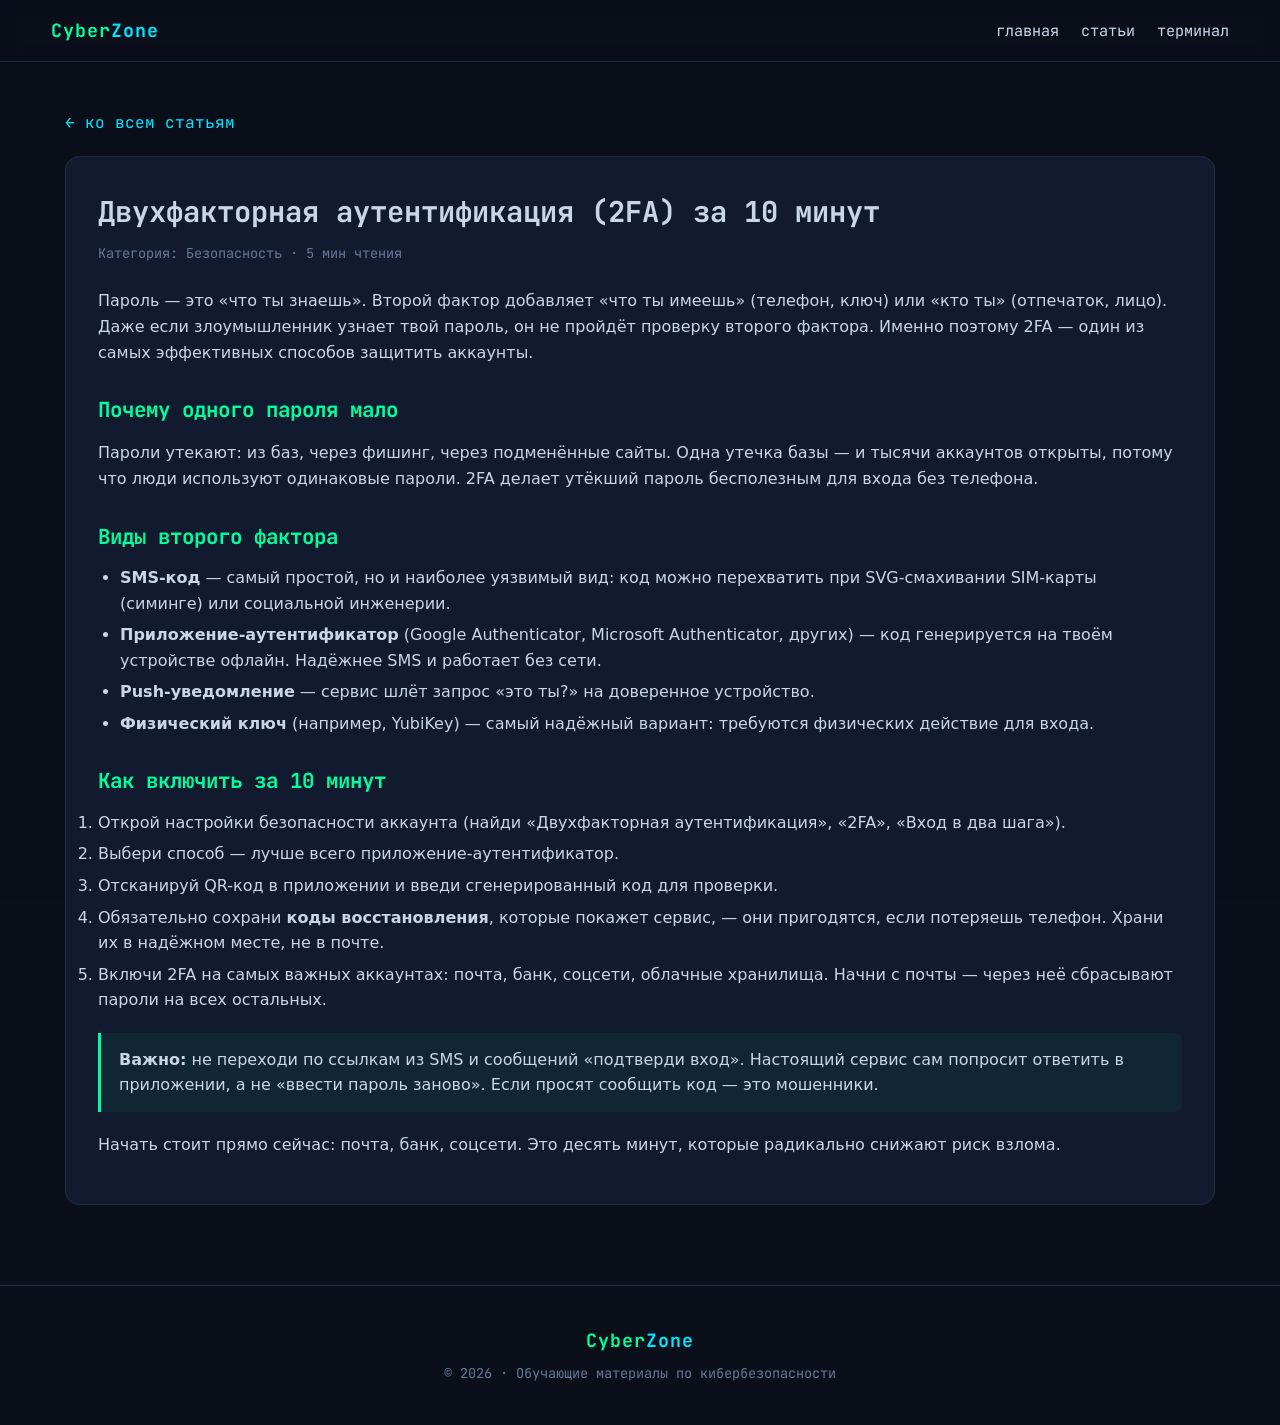
==== article-2fa.html @ 98d47787 "CyberZone: ?????? ? ????????????????? ? ?????-??????????" ====
<!DOCTYPE html>
<html lang="ru">
<head>
<meta charset="UTF-8">
<meta name="viewport" content="width=device-width, initial-scale=1.0">
<meta name="description" content="Двухфакторная аутентификация (2FA) за 10 минут: что это, как включить, как выбирать факторы.">
<title>Двухфакторная аутентификация (2FA) за 10 минут — CyberZone</title>
<link rel="stylesheet" href="css/style.css">
<link href="https://fonts.googleapis.com/css2?family=JetBrains+Mono:wght@400;700;800&display=swap" rel="stylesheet">
</head>
<body>
<canvas id="matrix"></canvas>
<nav>
  <a href="index.html" class="logo">Cyber<b>Zone</b></a>
  <div class="links">
    <a href="index.html">главная</a>
    <a href="index.html#articles">статьи</a>
    <a href="hack-terminal.html">терминал</a>
  </div>
</nav>
<section style="padding-top:110px">
  <div class="wrap">
    <a href="index.html#articles" class="back">← ко всем статьям</a>
    <article class="art-panel">
      <h1>Двухфакторная аутентификация (2FA) за 10 минут</h1>
      <div class="art-meta">Категория: Безопасность · 5 мин чтения</div>

      <p>Пароль — это «что ты знаешь». Второй фактор добавляет «что ты имеешь» (телефон, ключ) или «кто ты» (отпечаток, лицо). Даже если злоумышленник узнает твой пароль, он не пройдёт проверку второго фактора. Именно поэтому 2FA — один из самых эффективных способов защитить аккаунты.</p>

      <h2>Почему одного пароля мало</h2>
      <p>Пароли утекают: из баз, через фишинг, через подменённые сайты. Одна утечка базы — и тысячи аккаунтов открыты, потому что люди используют одинаковые пароли. 2FA делает утёкший пароль бесполезным для входа без телефона.</p>

      <h2>Виды второго фактора</h2>
      <ul>
        <li><b>SMS-код</b> — самый простой, но и наиболее уязвимый вид: код можно перехватить при SVG-смахивании SIM-карты (симинге) или социальной инженерии.</li>
        <li><b>Приложение-аутентификатор</b> (Google Authenticator, Microsoft Authenticator, других) — код генерируется на твоём устройстве офлайн. Надёжнее SMS и работает без сети.</li>
        <li><b>Push-уведомление</b> — сервис шлёт запрос «это ты?» на доверенное устройство.</li>
        <li><b>Физический ключ</b> (например, YubiKey) — самый надёжный вариант: требуются физических действие для входа.</li>
      </ul>

      <h2>Как включить за 10 минут</h2>
      <ol>
        <li>Открой настройки безопасности аккаунта (найди «Двухфакторная аутентификация», «2FA», «Вход в два шага»).</li>
        <li>Выбери способ — лучше всего приложение-аутентификатор.</li>
        <li>Отсканируй QR-код в приложении и введи сгенерированный код для проверки.</li>
        <li>Обязательно сохрани <b>коды восстановления</b>, которые покажет сервис, — они пригодятся, если потеряешь телефон. Храни их в надёжном месте, не в почте.</li>
        <li>Включи 2FA на самых важных аккаунтах: почта, банк, соцсети, облачные хранилища. Начни с почты — через неё сбрасывают пароли на всех остальных.</li>
      </ol>

      <div class="callout">
        <b>Важно:</b> не переходи по ссылкам из SMS и сообщений «подтверди вход». Настоящий сервис сам попросит ответить в приложении, а не «ввести пароль заново». Если просят сообщить код — это мошенники.
      </div>

      <p>Начать стоит прямо сейчас: почта, банк, соцсети. Это десять минут, которые радикально снижают риск взлома.</p>
    </article>
  </div>
</section>
<footer><span class="logo">Cyber<b>Zone</b></span><br>© 2026 · Обучающие материалы по кибербезопасности</footer>
<script src="js/main.js"></script>
</body>
</html>
---- css/style.css ----
:root{
  --bg:#0a0f1a;
  --bg2:#0d1424;
  --panel:#111a2e;
  --panel2:#16203a;
  --green:#00ff9c;
  --green-dim:#00b56c;
  --cyan:#00e5ff;
  --red:#ff4d6d;
  --orange:#ffb020;
  --text:#c9d6e8;
  --muted:#66779a;
  --line:#1f2c47;
  --mono:"JetBrains Mono","Consolas","Courier New",monospace;
  --sans:"Inter","Segoe UI",system-ui,sans-serif;
}
*{box-sizing:border-box;margin:0;padding:0}
html{scroll-behavior:smooth}
body{
  background:var(--bg);
  color:var(--text);
  font-family:var(--sans);
  line-height:1.6;
  overflow-x:hidden;
}
a{color:var(--cyan);text-decoration:none}
a:hover{text-decoration:underline}
::selection{background:rgba(0,255,156,.25)}
/* фоновый дождь */
#matrix{
  position:fixed;inset:0;z-index:0;
  opacity:.16;pointer-events:none;
}
/* навигация */
nav{
  position:fixed;top:0;left:0;right:0;z-index:50;
  display:flex;align-items:center;justify-content:space-between;
  padding:16px 4%;background:rgba(10,15,26,.85);
  backdrop-filter:blur(10px);border-bottom:1px solid var(--line);
}
.logo{font-family:var(--mono);font-weight:700;font-size:1.15rem;color:var(--green);letter-spacing:1px}
.logo b{color:var(--cyan)}
nav .links{display:flex;gap:22px;align-items:center}
nav .links a{color:var(--text);font-size:.95rem;font-family:var(--mono)}
nav .links a:hover{color:var(--green)}
.gh-btn{
  font-family:var(--mono);font-size:.85rem;
  padding:8px 16px;border:1px solid var(--green);
  color:var(--green);border-radius:6px;
}
.gh-btn:hover{background:rgba(0,255,156,.1);text-decoration:none}
/* герой */
.hero{
  position:relative;z-index:1;min-height:100vh;
  display:flex;flex-direction:column;justify-content:center;align-items:center;
  padding:120px 5% 60px;text-align:center;
}
.badge{
  font-family:var(--mono);font-size:.8rem;letter-spacing:2px;
  color:var(--green);border:1px solid var(--line);
  background:rgba(0,255,156,.05);padding:6px 16px;border-radius:999px;
  margin-bottom:24px;
}
.hero h1{
  font-size:clamp(2.2rem,6vw,4.4rem);
  font-family:var(--mono);
  font-weight:800;line-height:1.1;
  background:linear-gradient(90deg,var(--green),var(--cyan));
  -webkit-background-clip:text;background-clip:text;-webkit-text-fill-color:transparent;
}
.hero p.sub{max-width:640px;margin:24px auto 0;color:var(--muted);font-size:1.1rem}
.terminal-window{
  margin-top:44px;max-width:720px;width:100%;
  background:rgba(13,20,36,.9);border:1px solid var(--line);
  border-radius:12px;overflow:hidden;text-align:left;
  box-shadow:0 0 40px rgba(0,255,156,.08);
}
.tw-bar{
  display:flex;align-items:center;gap:8px;padding:10px 14px;
  background:#0d1424;border-bottom:1px solid var(--line);
}
.tw-bar .dot{width:11px;height:11px;border-radius:50%}
.tw-bar .r{background:#ff5f57}.tw-bar .y{background:#febc2e}.tw-bar .g{background:#28c840}
.tw-bar span.title{margin-left:10px;font-family:var(--mono);font-size:.8rem;color:var(--muted)}
.tw-body{padding:18px 20px;font-family:var(--mono);font-size:.95rem;min-height:120px}
.tw-line{color:var(--muted)}
.tw-prompt{color:var(--green)}
.term-input{
  background:transparent;border:none;outline:none;color:var(--green);
  font-family:var(--mono);font-size:.95rem;width:60%;caret-color:var(--green);
}
/* секции */
section{position:relative;z-index:1;padding:80px 5%}
.wrap{max-width:1150px;margin:0 auto}
.sec-label{font-family:var(--mono);font-size:.8rem;color:var(--green);letter-spacing:3px;text-transform:uppercase}
.sec-title{font-size:clamp(1.6rem,3.5vw,2.4rem);font-family:var(--mono);font-weight:700;margin:10px 0 40px}
.grid{display:grid;gap:24px}
.g2{grid-template-columns:repeat(auto-fit,minmax(280px,1fr))}
.g3{grid-template-columns:repeat(auto-fit,minmax(300px,1fr))}
.card{
  background:var(--panel);border:1px solid var(--line);border-radius:14px;
  padding:26px;transition:.25s;position:relative;overflow:hidden;
}
.card:hover{transform:translateY(-4px);border-color:var(--green);box-shadow:0 10px 40px rgba(0,255,156,.12)}
.card .icon{font-family:var(--mono);color:var(--green);font-size:1.4rem;font-weight:700;display:block;margin-bottom:14px}
.card h3{font-family:var(--mono);font-size:1.05rem;margin-bottom:10px}
.card p{color:var(--muted);font-size:.92rem}
.card .tag{
  display:inline-block;margin-top:14px;font-family:var(--mono);font-size:.72rem;
  color:var(--green);border:1px solid var(--line);padding:3px 10px;border-radius:5px;
}
.card a.sa{color:var(--text)}
.card a.sa:hover{text-decoration:none;color:var(--green)}
/* статьи */
.article-card{position:relative}
.article-card .cat{font-family:var(--mono);font-size:.7rem;letter-spacing:1px;color:var(--orange)}
.article-card .meta{color:var(--muted);font-size:.8rem;margin-top:8px}
/* html-статья */
.art-panel{
  background:var(--panel);border:1px solid var(--line);border-radius:14px;padding:32px;
}
.art-panel h1{font-family:var(--mono);font-size:1.8rem;margin-bottom:8px}
.art-panel .art-meta{color:var(--muted);font-family:var(--mono);font-size:.85rem;margin-bottom:24px}
.art-panel h2{font-family:var(--mono);font-size:1.3rem;color:var(--green);margin:28px 0 12px}
.art-panel p{margin:14px 0;color:var(--text)}
.art-panel ul{margin:12px 0 12px 22px;color:var(--text)}
.art-panel li{margin:6px 0}
.art-panel code{
  background:#0d1424;border:1px solid var(--line);padding:2px 7px;border-radius:4px;
  font-family:var(--mono);font-size:.85em;color:var(--green);
}
.art-panel pre{
  background:#0d1424;border:1px solid var(--line);border-radius:10px;padding:16px;overflow-x:auto;margin:16px 0;
}
.art-panel pre code{background:none;border:none;padding:0;color:var(--text);font-size:.85rem}
.callout{
  border-left:3px solid var(--green);background:rgba(0,255,156,.05);
  padding:14px 18px;border-radius:0 8px 8px 0;margin:20px 0;color:var(--text);
}
.callout.warn{border-color:var(--orange);background:rgba(255,176,32,.05)}
.back{display:inline-block;margin-bottom:20px;font-family:var(--mono)}
/* футер */
footer{
  position:relative;z-index:1;text-align:center;padding:40px 5%;
  border-top:1px solid var(--line);color:var(--muted);font-family:var(--mono);font-size:.85rem;
}
footer .logo{margin-bottom:8px;display:inline-block}
/* terminal page */
.terms-wrap{display:grid;grid-template-columns:repeat(auto-fit,minmax(280px,1fr));gap:20px;margin-top:16px}
.tool-card{background:var(--panel);border:1px solid var(--line);border-radius:12px;padding:22px}
.tool-card h3{font-family:var(--mono);font-size:1rem;margin-bottom:6px;color:var(--cyan)}
.tool-card p{color:var(--muted);font-size:.85rem;margin-bottom:12px}
.btn{
  font-family:var(--mono);font-size:.85rem;padding:8px 14px;border-radius:6px;cursor:pointer;
  border:1px solid var(--green);background:transparent;color:var(--green);
}
.btn:hover{background:rgba(0,255,156,.12)}
.btn.red{border-color:var(--red);color:var(--red)}
.btn.red:hover{background:rgba(255,77,109,.12)}
.btn.cyan{border-color:var(--cyan);color:var(--cyan)}
.btn.cyan:hover{background:rgba(0,229,255,.12)}
.btn.sm{padding:5px 10px;font-size:.75rem}
.field{
  width:100%;background:#0d1424;border:1px solid var(--line);border-radius:8px;
  padding:10px 12px;color:var(--text);font-family:var(--mono);font-size:.9rem;margin-bottom:10px;
}
textarea.field{min-height:80px;resize:vertical}
.field:focus{outline:none;border-color:var(--green)}
.output{
  margin-top:12px;background:#060a12;border:1px solid var(--line);border-radius:8px;
  padding:12px;font-family:var(--mono);font-size:.85rem;color:var(--green);
  min-height:46px;word-break:break-all;white-space:pre-wrap;
}
output .err{color:var(--red)}
/* анимированный статус хака */
.hack-status{display:none}
.hack-progress{margin-top:14px}
.bar{height:8px;background:#0d1424;border-radius:4px;overflow:hidden;border:1px solid var(--line)}
.bar i{display:block;height:100%;width:0%;background:linear-gradient(90deg,var(--green),var(--cyan));transition:width .3s}
/* консольный блок на главной */
#termOut{white-space:pre-wrap}
@media(max-width:640px){
  nav .links{gap:12px}
  nav .links a{font-size:.8rem}
  .gh-btn{display:none}
}
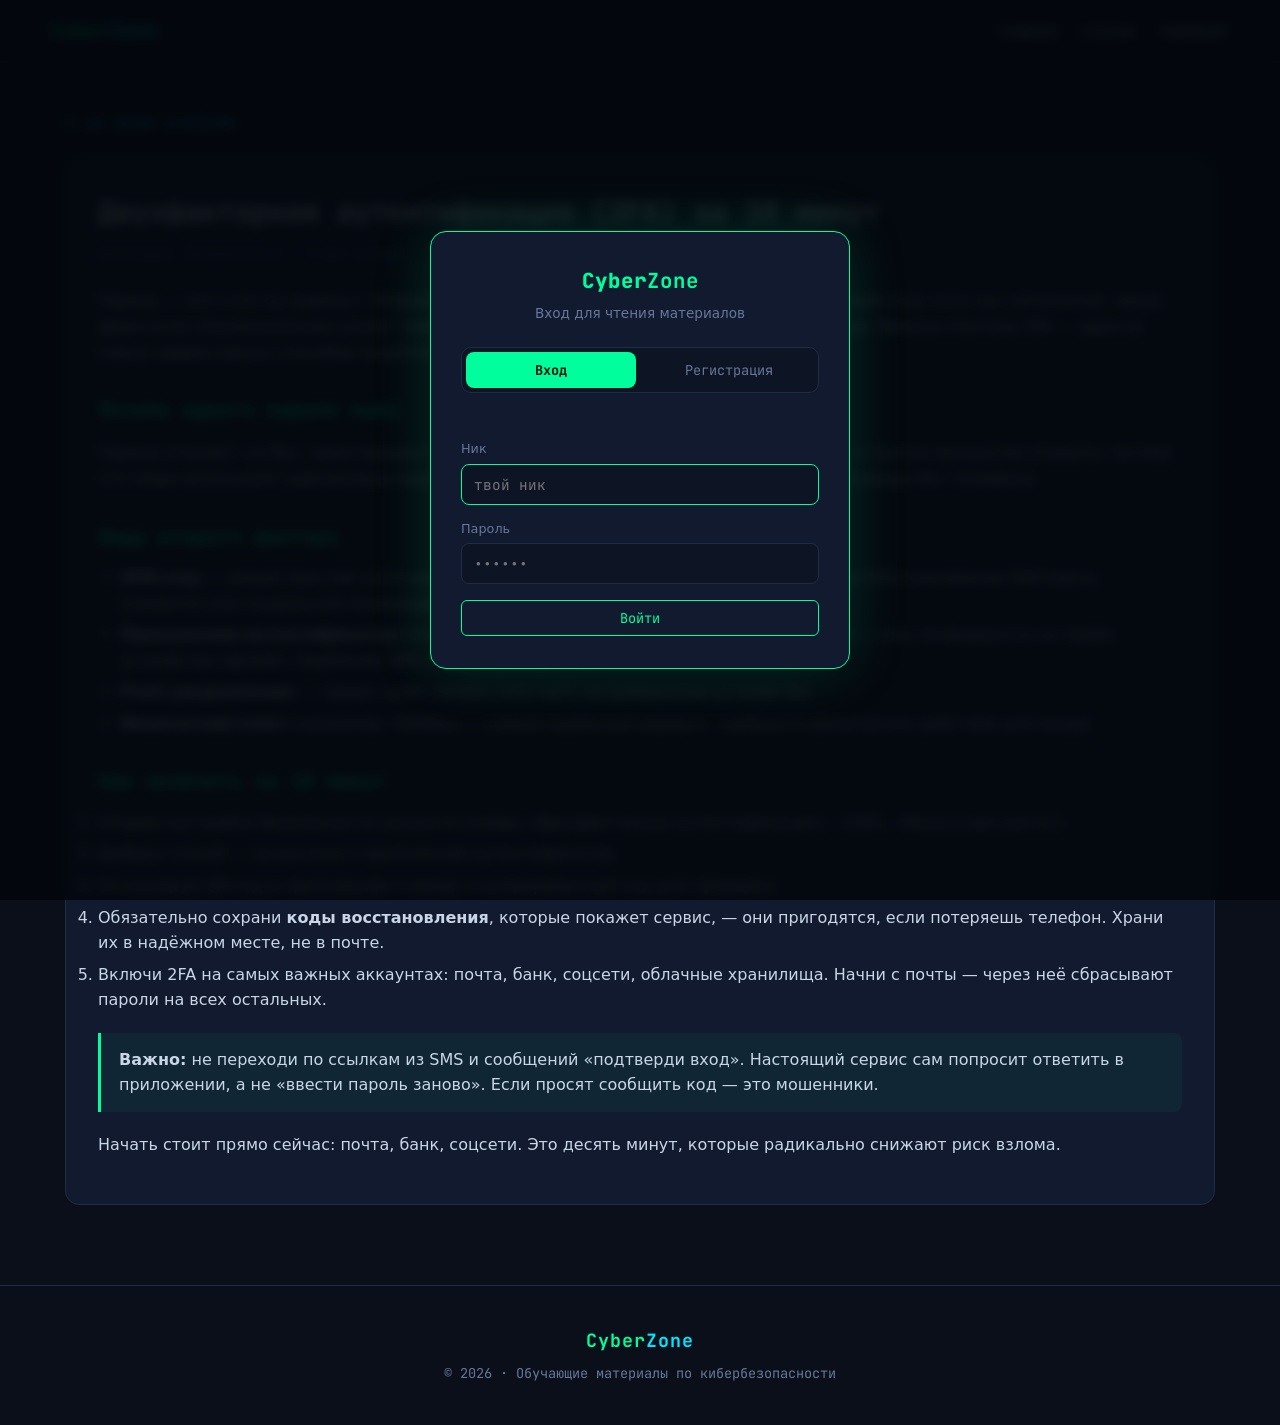
==== commit ba1ae846: "CyberZone: ???????? ????/??????????? ? ?????-?????? ? ???????? ?????????" ====
--- a/article-2fa.html
+++ b/article-2fa.html
@@ -16,6 +16,7 @@
     <a href="index.html">главная</a>
     <a href="index.html#articles">статьи</a>
     <a href="hack-terminal.html">терминал</a>
+    <a href="admin.html" class="admin-link">⚙ админ</a>
   </div>
 </nav>
 <section style="padding-top:110px">
@@ -56,6 +57,7 @@
   </div>
 </section>
 <footer><span class="logo">Cyber<b>Zone</b></span><br>© 2026 · Обучающие материалы по кибербезопасности</footer>
-<script src="js/main.js"></script>
+<script src="js/main.js"></script>
+<div id="authOverlay"></div>
 </body>
 </html>
--- a/css/style.css
+++ b/css/style.css
@@ -183,4 +183,33 @@
   nav .links{gap:12px}
   nav .links a{font-size:.8rem}
   .gh-btn{display:none}
-}+}
+/* ---- окно входа / регистрации ---- */
+#authOverlay{
+  position:fixed;inset:0;z-index:1000;display:flex;align-items:center;justify-content:center;
+  background:rgba(3,6,12,.88);backdrop-filter:blur(6px);
+  opacity:0;visibility:hidden;transition:.25s;
+}
+#authOverlay.show{opacity:1;visibility:visible}
+.auth-modal{
+  width:min(420px,92vw);background:var(--panel);border:1px solid var(--green);
+  border-radius:16px;padding:32px 30px;box-shadow:0 0 60px rgba(0,255,156,.15);
+  transform:translateY(10px);transition:.25s;
+}
+#authOverlay.show .auth-modal{transform:translateY(0)}
+.auth-modal .lob{font-family:var(--mono);font-weight:800;font-size:1.3rem;color:var(--green);letter-spacing:1px;text-align:center}
+.auth-modal .sub{text-align:center;color:var(--muted);font-size:.85rem;margin:6px 0 22px}
+.auth-modal .errline{color:var(--red);font-family:var(--mono);font-size:.8rem;min-height:18px;margin-bottom:8px}
+.auth-modal label{display:block;color:var(--muted);font-size:.8rem;margin:10px 0 4px}
+.auth-modal .field{margin-bottom:4px}
+.auth-tabs{display:flex;gap:8px;margin-bottom:18px;background:#0d1424;border:1px solid var(--line);border-radius:10px;padding:4px}
+.auth-tabs button{flex:1;border:none;background:transparent;color:var(--muted);font-family:var(--mono);font-size:.85rem;padding:9px;border-radius:8px;cursor:pointer}
+.auth-tabs button.on{background:var(--green);color:#03120a;font-weight:700}
+.auth-hint{text-align:center;margin-top:16px;font-size:.75rem;color:var(--muted)}
+.auth-hint span{cursor:pointer;color:var(--cyan)}
+/* ---- вкладка админа в меню ---- */
+nav .links a.admin-link{display:none;color:var(--green);border:1px solid var(--green);border-radius:5px;padding:5px 10px}
+:root.has-admin nav .links a.admin-link{display:inline-block}
+.btn.block{width:100%;margin-top:12px}
+.user-chip{display:none;font-family:var(--mono);font-size:.8rem;color:var(--cyan);margin-right:6px}
+:root.has-admin .user-chip{display:inline-block}
